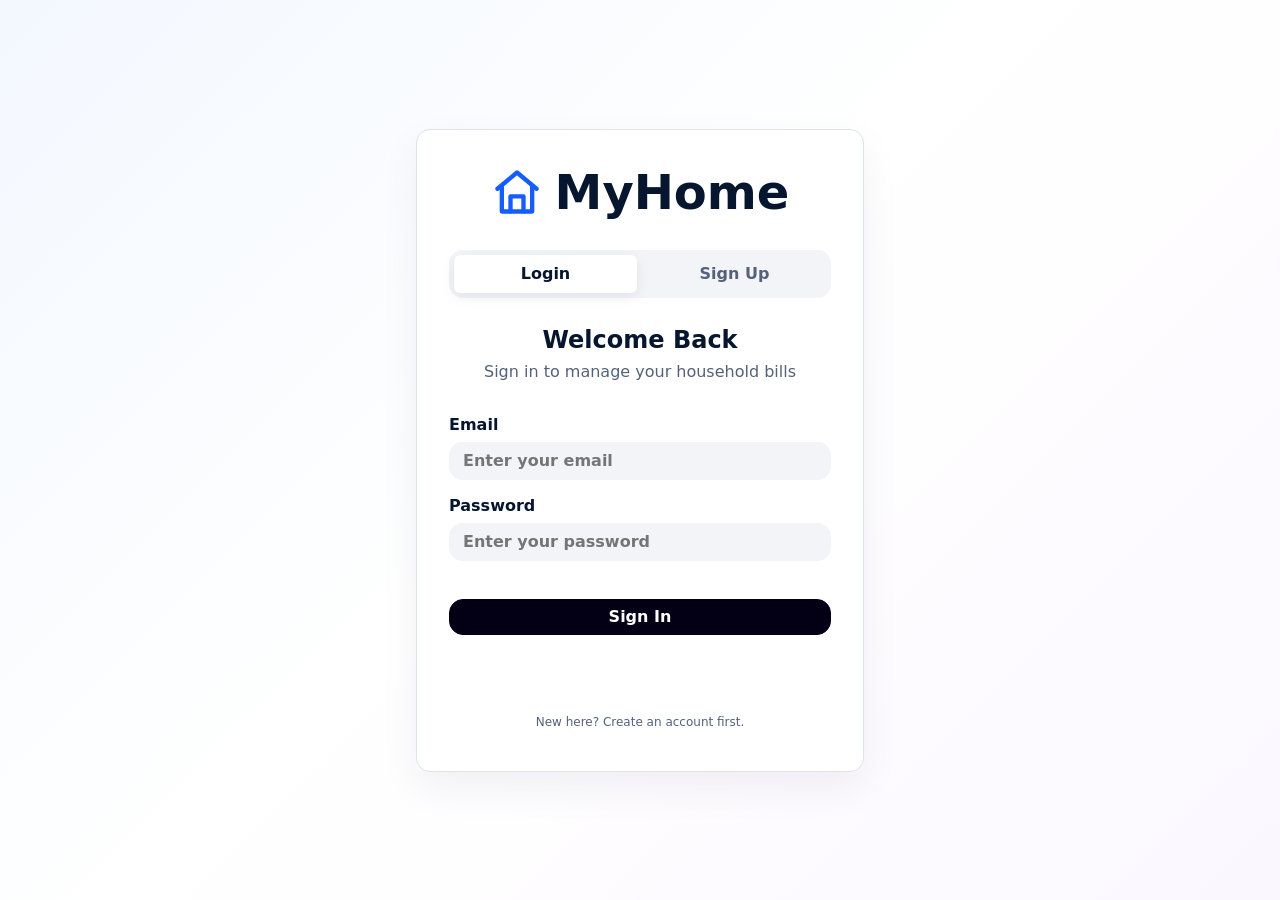
==== Home bills S.E/Frontend/Html/Bills.html @ c31d628f "Initial upload of full project" ====
<!doctype html>
<html lang="en">
  <head>
    <meta charset="UTF-8">
    <meta name="viewport" content="width=device-width, initial-scale=1.0">
    <title>MyHome | Bills</title>
    <link rel="stylesheet" href="../Css/styles.css?v=20260511j">
  </head>
  <body data-page="bills">
    <script src="../JS/api.js?v=20260511j"></script>
    <script src="../JS/ui.js?v=20260511j"></script>
    <script src="../JS/auth.js?v=20260511j"></script>
    <script src="../JS/app.js?v=20260511j"></script>
  </body>
</html>
---- Home bills S.E/Frontend/Css/styles.css ----
:root {
  --bg: #f6f7f9;
  --panel: #ffffff;
  --panel-soft: #f2f4f7;
  --text: #06162f;
  --muted: #53627a;
  --border: #dfe3ea;
  --primary: #155dff;
  --primary-soft: #eaf2ff;
  --danger: #ff2424;
  --danger-soft: #ffe8e8;
  --success: #00a84f;
  --success-soft: #d9fbe6;
  --warning: #ff5b18;
  --warning-soft: #ffe9ca;
  --shadow: 0 16px 40px rgba(8, 20, 43, 0.06);
  --radius: 14px;
  --sidebar: 256px;
  font-family: Inter, ui-sans-serif, system-ui, -apple-system, BlinkMacSystemFont, "Segoe UI", sans-serif;
}

* {
  box-sizing: border-box;
}

body {
  min-height: 100vh;
  margin: 0;
  background: var(--bg);
  color: var(--text);
}

button,
input,
select {
  font: inherit;
}

button {
  cursor: pointer;
}

.login-page {
  display: grid;
  min-height: 100vh;
  place-items: center;
  padding: 24px;
  background: linear-gradient(135deg, #f3f8ff 0%, #ffffff 47%, #fbf7ff 100%);
}

.login-card {
  width: min(448px, 100%);
  padding: 34px 32px 30px;
  background: var(--panel);
  border: 1px solid var(--border);
  border-radius: 14px;
  box-shadow: var(--shadow);
}

.brand-lockup {
  display: flex;
  align-items: center;
  justify-content: center;
  gap: 12px;
  margin-bottom: 54px;
  font-size: 48px;
  font-weight: 800;
  letter-spacing: 0;
}

.brand-lockup svg {
  width: 52px;
  height: 52px;
  color: var(--primary);
}

.login-title {
  margin: 0 0 8px;
  text-align: center;
  font-size: 24px;
}

.login-subtitle {
  margin: 0 0 34px;
  text-align: center;
  color: var(--muted);
}

.auth-tabs {
  display: grid;
  grid-template-columns: repeat(2, 1fr);
  gap: 6px;
  margin: -24px 0 28px;
  padding: 5px;
  background: var(--panel-soft);
  border-radius: var(--radius);
}

.auth-tabs button {
  min-height: 38px;
  color: var(--muted);
  font-weight: 800;
  background: transparent;
  border: 0;
  border-radius: 6px;
}

.auth-tabs button.active {
  color: var(--text);
  background: var(--panel);
  box-shadow: 0 4px 14px rgba(8, 20, 43, 0.08);
}

.field {
  display: grid;
  gap: 8px;
  margin-bottom: 16px;
  font-weight: 700;
}

.field span {
  display: inline-flex;
  align-items: center;
  gap: 8px;
}

.field input,
.field select,
.search-row input,
.search-row select {
  width: 100%;
  min-height: 38px;
  padding: 0 13px;
  color: var(--text);
  background: var(--panel-soft);
  border: 1px solid transparent;
  border-radius: var(--radius);
  outline: none;
}

.field input:focus,
.field select:focus,
.search-row input:focus,
.search-row select:focus {
  border-color: var(--primary);
  background: var(--panel);
}

.primary-button,
.secondary-button,
.icon-button,
.ghost-button,
.danger-button {
  display: inline-flex;
  align-items: center;
  justify-content: center;
  gap: 8px;
  min-height: 36px;
  border-radius: var(--radius);
  border: 1px solid var(--border);
  background: var(--panel);
  color: var(--text);
  font-weight: 700;
}

.primary-button {
  width: 100%;
  margin-top: 22px;
  color: #fff;
  background: #030015;
  border-color: #030015;
}

.primary-button:disabled {
  cursor: wait;
  opacity: 0.65;
}

.secondary-button {
  padding: 0 14px;
  color: #fff;
  background: #030015;
  border-color: #030015;
}

.compact-button {
  min-height: 34px;
  padding: 0 12px;
  font-size: 14px;
}

.danger-button {
  padding: 0 12px;
  color: var(--danger);
}

.ghost-button {
  padding: 0 12px;
}

.icon-button {
  width: 34px;
  min-height: 34px;
  padding: 0;
  border-radius: 999px;
}

.danger-icon {
  color: var(--danger);
  background: var(--danger-soft);
  border-color: transparent;
}

.demo-note,
.form-message {
  margin-top: 48px;
  text-align: center;
  color: var(--muted);
  font-size: 12px;
}

.form-message {
  min-height: 18px;
  margin-top: 14px;
  color: var(--danger);
}

.app-shell {
  display: grid;
  grid-template-columns: var(--sidebar) 1fr;
  min-height: 100vh;
}

.sidebar {
  position: sticky;
  top: 0;
  display: flex;
  flex-direction: column;
  height: 100vh;
  background: var(--panel);
  border-right: 1px solid var(--border);
}

.sidebar-brand {
  padding: 28px 24px 26px;
  border-bottom: 1px solid var(--border);
}

.sidebar-brand strong,
.nav-link,
.logout-button {
  display: flex;
  align-items: center;
  gap: 12px;
}

.sidebar-brand strong {
  font-size: 18px;
}

.sidebar-brand svg,
.nav-link svg,
.logout-button svg,
.page-title svg,
.section-title svg,
.field svg {
  width: 20px;
  height: 20px;
  flex: 0 0 auto;
}

.sidebar-brand svg {
  color: var(--primary);
}

.sidebar-brand small {
  display: block;
  margin-top: 10px;
  color: var(--muted);
}

.nav {
  display: grid;
  gap: 6px;
  padding: 18px 16px;
}

.nav-link {
  min-height: 48px;
  padding: 0 16px;
  color: #1b2a42;
  text-decoration: none;
  border-radius: var(--radius);
}

.nav-link.active {
  color: var(--primary);
  background: var(--primary-soft);
}

.logout-wrap {
  margin-top: auto;
  padding: 16px;
  border-top: 1px solid var(--border);
}

.logout-button {
  width: 100%;
  padding: 0 12px;
  background: var(--panel);
  border-radius: 999px;
  transition: background-color 160ms ease, border-color 160ms ease, color 160ms ease;
}

.logout-button svg {
  width: 28px;
  height: 28px;
  padding: 6px;
  color: var(--danger);
  background: var(--danger-soft);
  border-radius: 999px;
}

.logout-button:hover {
  color: var(--danger);
  background: var(--danger-soft);
  border-color: color-mix(in srgb, var(--danger) 42%, transparent);
}

.main-content {
  width: 100%;
  max-width: none;
  padding: 34px 32px 56px;
}

.topbar {
  display: flex;
  align-items: flex-start;
  justify-content: space-between;
  gap: 18px;
  margin-bottom: 32px;
}

.page-title {
  display: flex;
  align-items: center;
  gap: 12px;
  margin: 0 0 6px;
  font-size: 30px;
  line-height: 1.18;
}

.page-subtitle {
  margin: 0;
  color: var(--muted);
}

.stats-grid {
  display: grid;
  grid-template-columns: repeat(4, minmax(0, 1fr));
  gap: 24px;
  margin-bottom: 32px;
}

.stats-grid.three {
  grid-template-columns: repeat(3, minmax(0, 1fr));
}

.stat-card,
.content-card,
.bill-card,
.schedule-item,
.profile-card {
  background: var(--panel);
  border: 0;
  border-radius: var(--radius);
  box-shadow: var(--shadow);
}

.stat-card {
  min-height: 170px;
  padding: 24px;
}

.stat-icon,
.category-icon,
.avatar {
  display: inline-grid;
  place-items: center;
  width: 42px;
  height: 42px;
  border-radius: 16px;
}

.stat-icon svg,
.category-icon svg,
.calendar-bill-icon svg {
  width: 20px;
  height: 20px;
}

.stat-value {
  margin: 42px 0 26px;
  font-size: 24px;
  font-weight: 800;
}

.stat-label {
  color: var(--muted);
}

.content-card {
  padding: 24px;
}

.section-heading {
  display: flex;
  align-items: center;
  justify-content: space-between;
  gap: 18px;
  margin-bottom: 26px;
}

.section-title {
  display: flex;
  align-items: center;
  gap: 12px;
  margin: 0;
  font-size: 20px;
}

.empty-state {
  display: grid;
  min-height: 110px;
  place-items: center;
  color: var(--muted);
}

.search-row {
  display: grid;
  grid-template-columns: minmax(220px, 1fr) minmax(180px, 1fr);
  gap: 16px;
  margin-bottom: 24px;
  padding: 24px;
  background: var(--panel);
  border: 0;
  border-radius: var(--radius);
  box-shadow: var(--shadow);
}

.bill-list,
.schedule-list,
.settings-stack {
  display: grid;
  gap: 16px;
}

.bill-card,
.schedule-item {
  display: grid;
  gap: 16px;
  padding: 26px;
}

.bill-card {
  grid-template-columns: auto 1fr auto;
  align-items: center;
  border: 1px solid transparent;
  transition: background-color 160ms ease, border-color 160ms ease, box-shadow 160ms ease, transform 160ms ease;
}

.bill-card:hover {
  background: var(--category-hover);
  border-color: var(--category-color);
  box-shadow: 0 18px 44px rgba(8, 20, 43, 0.14);
  transform: translateY(-1px);
}

body.dark .bill-card:hover {
  background: color-mix(in srgb, var(--category-color) 24%, var(--panel));
}

.bill-main h3,
.schedule-main h3 {
  display: flex;
  flex-wrap: wrap;
  align-items: center;
  gap: 10px;
  margin: 0 0 10px;
  font-size: 18px;
}

.bill-meta,
.bill-description,
.schedule-note,
.setting-subtitle {
  color: var(--muted);
}

.bill-amount {
  margin-left: 24px;
  font-weight: 800;
}

.bill-actions {
  display: flex;
  gap: 8px;
  opacity: 1;
}

.bill-action-button {
  width: 40px;
  min-height: 40px;
  border: 1px solid transparent;
  box-shadow: inset 0 0 0 1px rgba(8, 20, 43, 0.04);
  transition: background-color 160ms ease, border-color 160ms ease, color 160ms ease, transform 160ms ease;
}

.bill-action-button:hover {
  transform: translateY(-1px);
}

.bill-action-button svg {
  width: 19px;
  height: 19px;
}

.pay-action {
  color: #007a3d;
  background: var(--success-soft);
}

.pay-action:hover {
  color: #ffffff;
  background: var(--success);
  border-color: var(--success);
}

.edit-action {
  color: var(--primary);
  background: var(--primary-soft);
}

.edit-action:hover {
  color: #ffffff;
  background: var(--primary);
  border-color: var(--primary);
}

.delete-action {
  color: var(--danger);
  background: var(--danger-soft);
}

.delete-action:hover {
  color: #ffffff;
  background: var(--danger);
  border-color: var(--danger);
}

.badge {
  display: inline-flex;
  align-items: center;
  min-height: 22px;
  padding: 0 8px;
  border-radius: 999px;
  font-size: 12px;
  font-weight: 600;
}

.badge.paid {
  color: var(--success);
  background: var(--success-soft);
}

.badge.unpaid {
  color: var(--warning);
  background: var(--warning-soft);
}

.badge.recurring,
.badge.frequency {
  color: var(--primary);
  background: #dceaff;
}

.badge.occurrence {
  color: #005b2f;
  background: #ccf5dd;
}

.badge.category {
  color: #7e3cff;
  background: #efdfff;
}

.calendar-card {
  margin-bottom: 28px;
}

.calendar-actions {
  display: flex;
  align-items: center;
  gap: 8px;
}

.calendar-weekdays,
.calendar-grid {
  display: grid;
  grid-template-columns: repeat(7, minmax(0, 1fr));
  gap: 8px;
}

.calendar-weekdays {
  margin-bottom: 8px;
  color: var(--muted);
  font-size: 12px;
  text-align: center;
}

.calendar-cell {
  min-height: 92px;
  padding: 10px;
  background: var(--panel-soft);
  border-radius: 16px;
}

.calendar-cell.has-bill {
  background: var(--panel);
  box-shadow: inset 0 0 0 1px var(--border);
}

.calendar-cell > span {
  display: block;
  margin-bottom: 10px;
  color: var(--muted);
  font-weight: 800;
}

.calendar-icons {
  display: flex;
  flex-wrap: wrap;
  gap: 6px;
}

.calendar-bill-icon {
  display: inline-grid;
  place-items: center;
  width: 28px;
  height: 28px;
  border-radius: 999px;
}

.schedule-month {
  display: flex;
  align-items: center;
  gap: 10px;
  margin: 30px 0 14px;
  font-size: 21px;
}

.schedule-item {
  grid-template-columns: 64px auto 1fr auto;
  align-items: center;
  box-shadow: var(--shadow);
}

.schedule-item.overdue {
  border: 2px solid #ff4747;
}

.date-tile {
  display: grid;
  place-items: center;
  width: 64px;
  height: 72px;
  background: var(--panel-soft);
  border-radius: var(--radius);
}

.date-tile small,
.date-tile strong {
  display: block;
}

.date-tile strong {
  font-size: 24px;
}

.schedule-amount {
  display: grid;
  justify-items: end;
  gap: 10px;
  font-size: 18px;
  font-weight: 800;
}

.profile-card {
  width: 100%;
  padding: 32px;
}

.profile-header {
  display: flex;
  align-items: center;
  justify-content: space-between;
  gap: 20px;
  margin-bottom: 42px;
}

.profile-person {
  display: flex;
  align-items: center;
  gap: 18px;
}

.avatar {
  width: 64px;
  height: 64px;
  color: var(--primary);
  background: #dceaff;
  border-radius: 50%;
}

.profile-person h2 {
  margin: 0 0 4px;
  font-size: 20px;
}

.profile-person p {
  margin: 0;
  color: var(--muted);
}

.profile-grid {
  display: grid;
  grid-template-columns: repeat(2, minmax(0, 1fr));
  gap: 16px;
  margin-top: 24px;
}

.mini-card {
  min-height: 126px;
  padding: 26px 24px;
  background: var(--panel);
  border: 0;
  border-radius: var(--radius);
  box-shadow: var(--shadow);
}

.mini-card strong {
  display: block;
  margin-top: 34px;
  font-size: 18px;
}

.mini-card .active-text {
  color: var(--success);
}

.settings-page {
  max-width: none;
  margin: 0;
}

.setting-row {
  display: grid;
  grid-template-columns: 1fr auto;
  align-items: center;
  gap: 24px;
  min-height: 84px;
  border-bottom: 1px solid #edf0f4;
}

.setting-row:last-child {
  border-bottom: 0;
}

.toggle {
  position: relative;
  width: 44px;
  height: 24px;
  appearance: none;
  background: #cfd5df;
  border-radius: 999px;
  outline: none;
}

.toggle:checked {
  background: #526072;
}

.toggle::after {
  position: absolute;
  top: 4px;
  left: 4px;
  width: 16px;
  height: 16px;
  content: "";
  background: #fff;
  border-radius: 50%;
  transition: transform 160ms ease;
}

.toggle:checked::after {
  transform: translateX(20px);
}

.number-input {
  width: 80px;
  min-height: 42px;
  padding: 0 12px;
  border: 1px solid #cfd5df;
  border-radius: var(--radius);
}

.select-input {
  min-width: 132px;
  min-height: 42px;
  padding: 0 12px;
  color: var(--text);
  background: var(--panel-soft);
  border: 1px solid var(--border);
  border-radius: var(--radius);
}

.save-row {
  display: flex;
  justify-content: flex-end;
  margin-top: 24px;
}

.save-row .secondary-button {
  min-width: 152px;
}

.modal-backdrop {
  position: fixed;
  inset: 0;
  z-index: 20;
  display: none;
  align-items: center;
  justify-content: center;
  padding: 22px;
  background: rgba(6, 12, 28, 0.42);
}

.modal-backdrop.open {
  display: flex;
}

.modal {
  width: min(480px, 100%);
  max-height: min(720px, 90vh);
  overflow: auto;
  padding: 24px;
  background: var(--panel);
  border-radius: 12px;
  box-shadow: 0 22px 70px rgba(0, 0, 0, 0.22);
}

.modal-header,
.modal-actions {
  display: flex;
  align-items: center;
  justify-content: space-between;
  gap: 12px;
}

.modal-header {
  margin-bottom: 20px;
}

.modal-header h2 {
  margin: 0;
}

.modal-actions {
  margin-top: 22px;
}

.modal-actions button {
  flex: 1;
}

.reminder-modal {
  width: min(560px, 100%);
}

.reminder-list {
  display: grid;
  gap: 12px;
}

.reminder-item {
  display: grid;
  grid-template-columns: auto 1fr;
  gap: 14px;
  align-items: center;
  padding: 14px;
  background: var(--category-hover);
  border: 1px solid var(--category-color);
  border-radius: 12px;
}

.reminder-item h3 {
  margin: 0 0 5px;
  font-size: 16px;
}

.reminder-item p {
  margin: 0;
  color: var(--muted);
}

.toast {
  position: fixed;
  right: 24px;
  bottom: 24px;
  z-index: 30;
  display: none;
  max-width: min(360px, calc(100vw - 48px));
  padding: 14px 16px;
  color: #fff;
  background: #121928;
  border-radius: var(--radius);
  box-shadow: var(--shadow);
}

.toast.show {
  display: block;
}

body.dark {
  --bg: #151a21;
  --panel: #202833;
  --panel-soft: #18202a;
  --text: #eef3f8;
  --muted: #aeb9c7;
  --border: #344153;
  --primary-soft: #263a5d;
  --danger-soft: #43262a;
  --success-soft: #1f4531;
  --warning-soft: #443220;
  --shadow: 0 14px 34px rgba(0, 0, 0, 0.18);
}

body.dark .secondary-button,
body.dark .primary-button {
  background: #0d1320;
  border-color: #0d1320;
}

body.dark .nav-link,
body.dark .logout-button,
body.dark .sidebar-brand strong {
  color: #e8eef7;
}

body.dark .nav-link.active {
  color: #ffffff;
  background: #2d456d;
}

body.dark .sidebar {
  background: #1d2530;
}

body.dark .stat-card .stat-icon[style*="#ffffff"] {
  background: var(--panel-soft) !important;
}

[dir="rtl"] .bill-amount {
  margin-right: 24px;
  margin-left: 0;
}

@media (max-width: 900px) {
  .app-shell {
    grid-template-columns: 1fr;
  }

  .sidebar {
    position: static;
    height: auto;
  }

  .nav {
    grid-template-columns: repeat(5, minmax(0, 1fr));
    overflow-x: auto;
  }

  .nav-link {
    justify-content: center;
    padding: 0 12px;
  }

  .logout-wrap {
    display: none;
  }

  .stats-grid,
  .stats-grid.three,
  .search-row,
  .profile-grid {
    grid-template-columns: 1fr;
  }

  .bill-card,
  .schedule-item {
    grid-template-columns: auto 1fr;
  }

  .calendar-cell {
    min-height: 76px;
    padding: 8px;
  }

  .bill-actions,
  .schedule-amount {
    grid-column: 1 / -1;
    justify-self: start;
  }
}

@media (max-width: 560px) {
  .main-content {
    padding: 24px 16px 42px;
  }

  .brand-lockup {
    font-size: 38px;
  }

  .topbar,
  .profile-header,
  .setting-row {
    align-items: stretch;
    flex-direction: column;
  }

  .topbar,
  .profile-header {
    display: grid;
  }

  .setting-row {
    grid-template-columns: 1fr;
  }
}
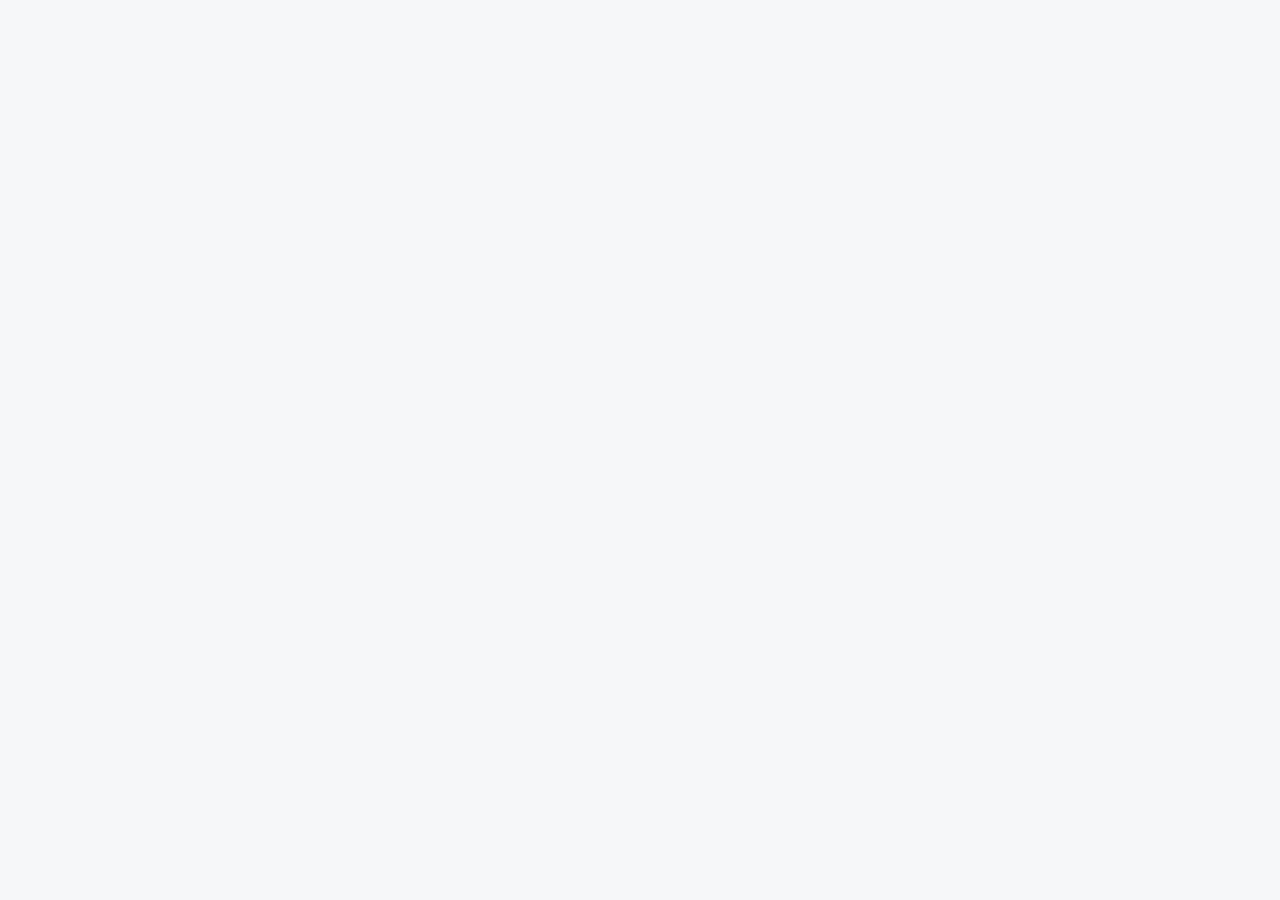
==== commit c76d81ad: "Initial commit" ====
--- a/Home bills S.E/Frontend/Html/Bills.html
+++ b/Home bills S.E/Frontend/Html/Bills.html
@@ -4,12 +4,16 @@
     <meta charset="UTF-8">
     <meta name="viewport" content="width=device-width, initial-scale=1.0">
     <title>MyHome | Bills</title>
-    <link rel="stylesheet" href="../Css/styles.css?v=20260511j">
+    <link rel="stylesheet" href="../Css/styles.css?v=20260512l">
   </head>
   <body data-page="bills">
-    <script src="../JS/api.js?v=20260511j"></script>
-    <script src="../JS/ui.js?v=20260511j"></script>
-    <script src="../JS/auth.js?v=20260511j"></script>
-    <script src="../JS/app.js?v=20260511j"></script>
+    <script src="../JS/api.js?v=20260512l"></script>
+    <script src="../JS/constants.js?v=20260512l"></script>
+    <script src="../JS/storage_service.js?v=20260512l"></script>
+    <script src="../JS/modal_service.js?v=20260512l"></script>
+    <script src="../JS/ui.js?v=20260512l"></script>
+    <script src="../JS/auth.js?v=20260512l"></script>
+    <script src="../JS/bill_service.js?v=20260512l"></script>
+    <script src="../JS/app.js?v=20260512l"></script>
   </body>
 </html>
--- a/Home bills S.E/Frontend/Css/styles.css
+++ b/Home bills S.E/Frontend/Css/styles.css
@@ -189,6 +189,39 @@
   font-size: 14px;
 }
 
+[data-action="add-bill"],
+[data-action="edit-profile"] {
+  transition: border-color 160ms ease, box-shadow 160ms ease, color 160ms ease, background-color 160ms ease, transform 160ms ease;
+}
+
+[data-action="add-bill"] {
+  color: #365314;
+  background: #ecfccb;
+  border-color: #bef264;
+}
+
+[data-action="add-bill"]:hover {
+  color: #1f3d06;
+  background: #d9f99d;
+  border-color: #84cc16;
+  box-shadow: 0 0 0 3px rgba(132, 204, 22, 0.22), 0 10px 24px rgba(77, 124, 15, 0.18);
+  transform: translateY(-1px);
+}
+
+[data-action="edit-profile"] {
+  color: #334155;
+  background: #f1f5f9;
+  border-color: #cbd5e1;
+}
+
+[data-action="edit-profile"]:hover {
+  color: #111827;
+  background: #e2e8f0;
+  border-color: #94a3b8;
+  box-shadow: 0 0 0 3px rgba(148, 163, 184, 0.24), 0 10px 24px rgba(51, 65, 85, 0.18);
+  transform: translateY(-1px);
+}
+
 .danger-button {
   padding: 0 12px;
   color: var(--danger);
@@ -247,6 +280,7 @@
 }
 
 .sidebar-brand strong,
+.brand-home-link,
 .nav-link,
 .logout-button {
   display: flex;
@@ -254,11 +288,20 @@
   gap: 12px;
 }
 
-.sidebar-brand strong {
+.sidebar-brand strong,
+.brand-home-link {
+  color: var(--text);
   font-size: 18px;
+  font-weight: 800;
+  text-decoration: none;
+}
+
+.brand-home-link:hover {
+  color: var(--primary);
 }
 
 .sidebar-brand svg,
+.brand-home-link svg,
 .nav-link svg,
 .logout-button svg,
 .page-title svg,
@@ -604,6 +647,25 @@
   gap: 8px;
 }
 
+.calendar-actions [data-action="send-reminders"] {
+  border-color: #ded6ff;
+  color: #4c1d95;
+  transition: border-color 160ms ease, box-shadow 160ms ease, color 160ms ease, background-color 160ms ease;
+}
+
+.calendar-actions [data-action="send-reminders"] svg {
+  width: 14px;
+  height: 14px;
+  stroke-width: 1.55;
+}
+
+.calendar-actions [data-action="send-reminders"]:hover {
+  color: #6d28d9;
+  background: #f5f0ff;
+  border-color: #a78bfa;
+  box-shadow: 0 0 0 3px rgba(167, 139, 250, 0.2), 0 10px 24px rgba(109, 40, 217, 0.18);
+}
+
 .calendar-weekdays,
 .calendar-grid {
   display: grid;
@@ -660,7 +722,7 @@
 }
 
 .schedule-item {
-  grid-template-columns: 64px auto 1fr auto;
+  grid-template-columns: 64px auto 1fr auto auto;
   align-items: center;
   box-shadow: var(--shadow);
 }
@@ -911,6 +973,26 @@
 .reminder-item p {
   margin: 0;
   color: var(--muted);
+}
+
+body.dark .modal {
+  color: var(--text);
+  background: #202833;
+  border: 1px solid var(--border);
+}
+
+body.dark .reminder-item {
+  color: #eef3f8;
+  background: #18202a;
+  border-color: color-mix(in srgb, var(--category-color) 72%, #ffffff);
+}
+
+body.dark .reminder-item h3 {
+  color: #ffffff;
+}
+
+body.dark .reminder-item p {
+  color: #d7e0eb;
 }
 
 .toast {
@@ -953,6 +1035,7 @@
 
 body.dark .nav-link,
 body.dark .logout-button,
+body.dark .brand-home-link,
 body.dark .sidebar-brand strong {
   color: #e8eef7;
 }
@@ -968,6 +1051,46 @@
 
 body.dark .stat-card .stat-icon[style*="#ffffff"] {
   background: var(--panel-soft) !important;
+}
+
+body.dark .calendar-actions [data-action="send-reminders"] {
+  color: #ddd6fe;
+  background: #271b3f;
+  border-color: #6d4cc8;
+  box-shadow: inset 0 0 0 1px rgba(221, 214, 254, 0.08);
+}
+
+body.dark .calendar-actions [data-action="send-reminders"]:hover {
+  color: #ffffff;
+  background: #3b2470;
+  border-color: #c4b5fd;
+  box-shadow: 0 0 0 3px rgba(196, 181, 253, 0.22), 0 12px 30px rgba(167, 139, 250, 0.28);
+}
+
+body.dark [data-action="add-bill"] {
+  color: #d9f99d;
+  background: #263716;
+  border-color: #65a30d;
+}
+
+body.dark [data-action="add-bill"]:hover {
+  color: #ffffff;
+  background: #365314;
+  border-color: #bef264;
+  box-shadow: 0 0 0 3px rgba(190, 242, 100, 0.24), 0 12px 30px rgba(132, 204, 22, 0.24);
+}
+
+body.dark [data-action="edit-profile"] {
+  color: #e2e8f0;
+  background: #2b3442;
+  border-color: #64748b;
+}
+
+body.dark [data-action="edit-profile"]:hover {
+  color: #ffffff;
+  background: #475569;
+  border-color: #cbd5e1;
+  box-shadow: 0 0 0 3px rgba(203, 213, 225, 0.2), 0 12px 30px rgba(148, 163, 184, 0.22);
 }
 
 [dir="rtl"] .bill-amount {
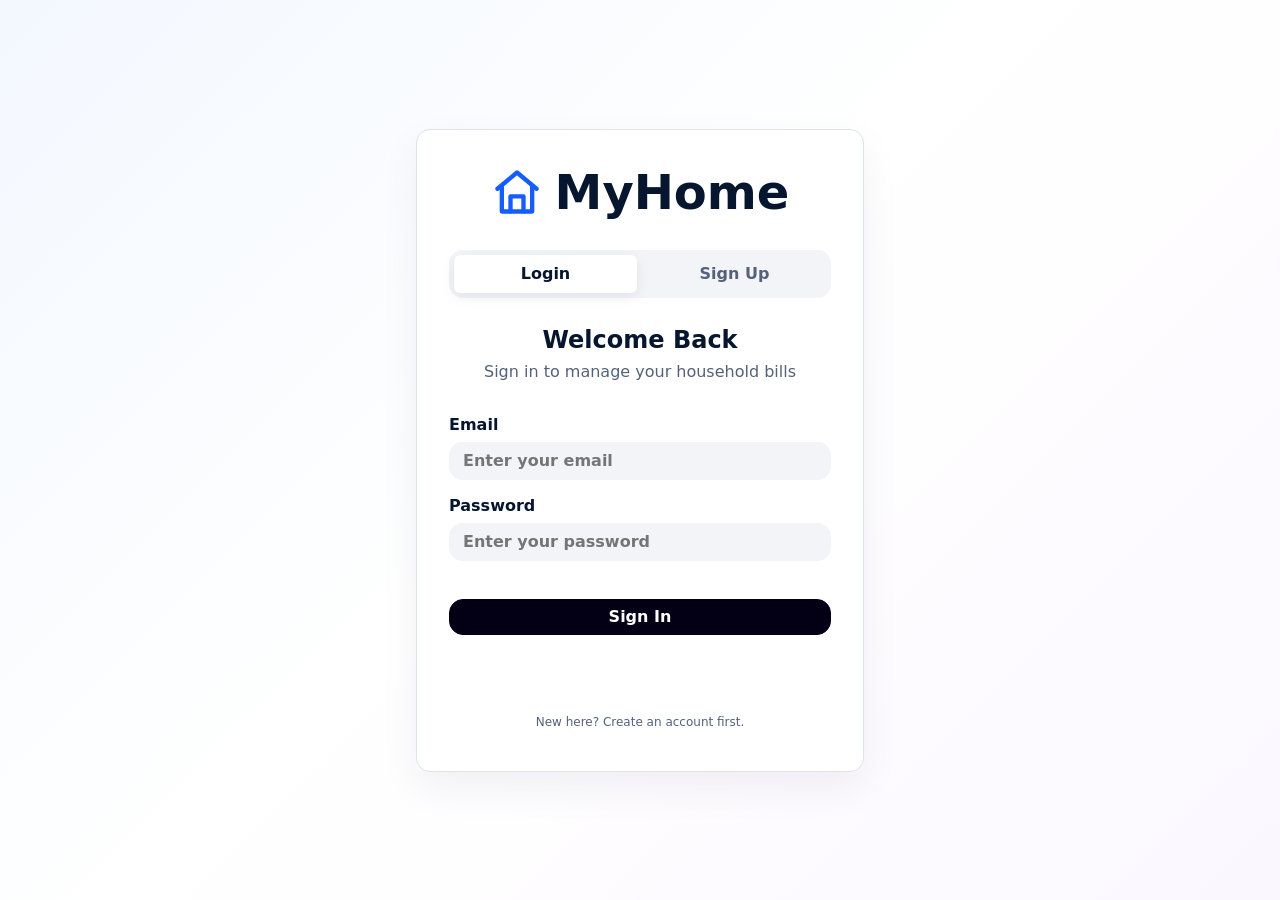
==== commit 13e27bf3: "Fix reminder email button request" ====
--- a/Home bills S.E/Frontend/Html/Bills.html
+++ b/Home bills S.E/Frontend/Html/Bills.html
@@ -4,16 +4,16 @@
     <meta charset="UTF-8">
     <meta name="viewport" content="width=device-width, initial-scale=1.0">
     <title>MyHome | Bills</title>
-    <link rel="stylesheet" href="../Css/styles.css?v=20260512l">
+    <link rel="stylesheet" href="../Css/styles.css?v=20260512m">
   </head>
   <body data-page="bills">
-    <script src="../JS/api.js?v=20260512l"></script>
-    <script src="../JS/constants.js?v=20260512l"></script>
-    <script src="../JS/storage_service.js?v=20260512l"></script>
-    <script src="../JS/modal_service.js?v=20260512l"></script>
-    <script src="../JS/ui.js?v=20260512l"></script>
-    <script src="../JS/auth.js?v=20260512l"></script>
-    <script src="../JS/bill_service.js?v=20260512l"></script>
-    <script src="../JS/app.js?v=20260512l"></script>
+    <script src="../JS/api.js?v=20260512m"></script>
+    <script src="../JS/constants.js?v=20260512m"></script>
+    <script src="../JS/storage_service.js?v=20260512m"></script>
+    <script src="../JS/modal_service.js?v=20260512m"></script>
+    <script src="../JS/ui.js?v=20260512m"></script>
+    <script src="../JS/auth.js?v=20260512m"></script>
+    <script src="../JS/bill_service.js?v=20260512m"></script>
+    <script src="../JS/app.js?v=20260512m"></script>
   </body>
 </html>
--- a/Home bills S.E/Frontend/Css/styles.css
+++ b/Home bills S.E/Frontend/Css/styles.css
@@ -945,6 +945,12 @@
   flex: 1;
 }
 
+.modal-message {
+  margin: 0;
+  color: var(--muted);
+  line-height: 1.5;
+}
+
 .reminder-modal {
   width: min(560px, 100%);
 }
